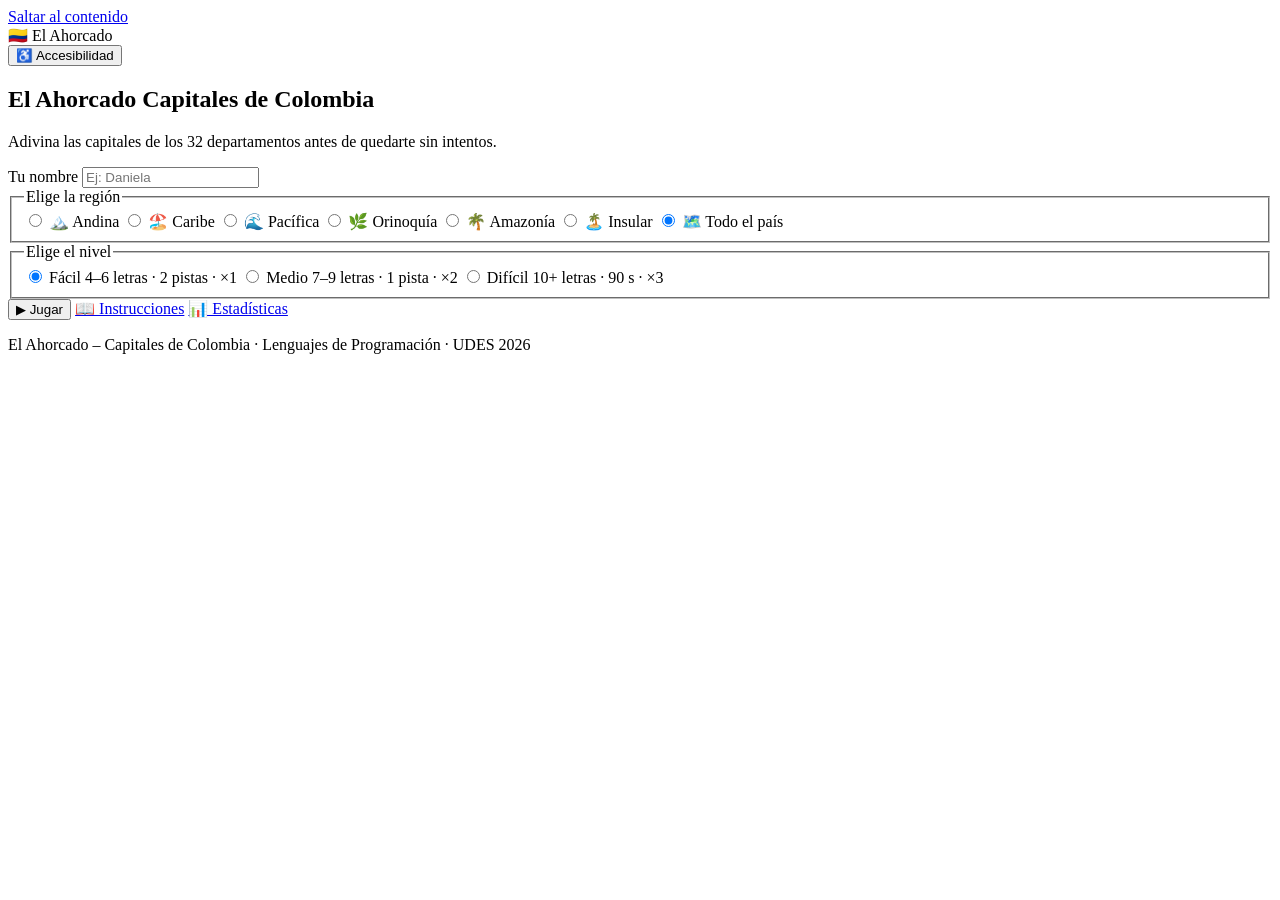
==== index.html @ 84a0fe19 "Agrega maquetación HTML del menú y tablero" ====
<!DOCTYPE html>
<html lang="es">
<head>
  <meta charset="UTF-8">
  <meta name="viewport" content="width=device-width, initial-scale=1.0">
  <meta name="description" content="El Ahorcado – Capitales de Colombia. Juego educativo para adivinar las capitales de los departamentos de Colombia.">
  <title>El Ahorcado – Capitales de Colombia</title>
  <!-- Tipografías: Fredoka para títulos, Nunito para el cuerpo -->
  <link rel="preconnect" href="https://fonts.googleapis.com">
  <link rel="preconnect" href="https://fonts.gstatic.com" crossorigin>
  <link href="https://fonts.googleapis.com/css2?family=Fredoka:wght@500;700&family=Nunito:wght@400;600;700;800&display=swap" rel="stylesheet">
  <link rel="stylesheet" href="css/styles.css">
  <link rel="stylesheet" href="css/responsive.css">
</head>
<body data-tema="claro">

  <!-- Enlace para saltar al contenido (accesibilidad, teclado) -->
  <a class="enlace-saltar" href="#contenido">Saltar al contenido</a>

  <!-- ===== ENCABEZADO ===== -->
  <header class="encabezado">
    <div class="encabezado__marca">
      <span class="encabezado__icono" aria-hidden="true">🇨🇴</span>
      <span class="encabezado__nombre">El Ahorcado</span>
    </div>
    <nav class="encabezado__nav" aria-label="Navegación principal">
      <button type="button" class="boton boton--suave" id="boton-accesibilidad" aria-expanded="false" aria-controls="panel-accesibilidad">
        ♿ Accesibilidad
      </button>
    </nav>
  </header>

  <!-- ===== CONTENIDO PRINCIPAL ===== -->
  <main id="contenido" tabindex="-1">

    <!-- ---------- VISTA 1: MENÚ PRINCIPAL ---------- -->
    <section class="vista vista--activa" id="vista-menu" aria-labelledby="titulo-menu">
      <div class="tarjeta tarjeta--principal">
        <h1 class="titulo-principal" id="titulo-menu">El Ahorcado <span class="titulo-principal__sub">Capitales de Colombia</span></h1>
        <p class="subtitulo">Adivina las capitales de los 32 departamentos antes de quedarte sin intentos.</p>

        <!-- Nombre del jugador (RF-01) -->
        <div class="campo">
          <label for="campo-nombre">Tu nombre</label>
          <input type="text" id="campo-nombre" maxlength="20" placeholder="Ej: Daniela" autocomplete="off">
        </div>

        <!-- Selector de región con tarjetas visuales -->
        <fieldset class="campo grupo-tarjetas" id="selector-region">
          <legend>Elige la región</legend>
          <label class="tarjeta-region">
            <input type="radio" name="region" value="andina">
            <span class="tarjeta-region__cara" aria-hidden="true">🏔️</span>
            <span class="tarjeta-region__texto">Andina</span>
          </label>
          <label class="tarjeta-region">
            <input type="radio" name="region" value="caribe">
            <span class="tarjeta-region__cara" aria-hidden="true">🏖️</span>
            <span class="tarjeta-region__texto">Caribe</span>
          </label>
          <label class="tarjeta-region">
            <input type="radio" name="region" value="pacifica">
            <span class="tarjeta-region__cara" aria-hidden="true">🌊</span>
            <span class="tarjeta-region__texto">Pacífica</span>
          </label>
          <label class="tarjeta-region">
            <input type="radio" name="region" value="orinoquia">
            <span class="tarjeta-region__cara" aria-hidden="true">🌿</span>
            <span class="tarjeta-region__texto">Orinoquía</span>
          </label>
          <label class="tarjeta-region">
            <input type="radio" name="region" value="amazonia">
            <span class="tarjeta-region__cara" aria-hidden="true">🌴</span>
            <span class="tarjeta-region__texto">Amazonía</span>
          </label>
          <label class="tarjeta-region">
            <input type="radio" name="region" value="insular">
            <span class="tarjeta-region__cara" aria-hidden="true">🏝️</span>
            <span class="tarjeta-region__texto">Insular</span>
          </label>
          <label class="tarjeta-region tarjeta-region--ancho">
            <input type="radio" name="region" value="todo" checked>
            <span class="tarjeta-region__cara" aria-hidden="true">🗺️</span>
            <span class="tarjeta-region__texto">Todo el país</span>
          </label>
        </fieldset>

        <!-- Selector de nivel -->
        <fieldset class="campo grupo-niveles" id="selector-nivel">
          <legend>Elige el nivel</legend>
          <label class="tarjeta-nivel">
            <input type="radio" name="nivel" value="facil" checked>
            <span class="tarjeta-nivel__nombre">Fácil</span>
            <span class="tarjeta-nivel__dato">4–6 letras · 2 pistas · ×1</span>
          </label>
          <label class="tarjeta-nivel">
            <input type="radio" name="nivel" value="medio">
            <span class="tarjeta-nivel__nombre">Medio</span>
            <span class="tarjeta-nivel__dato">7–9 letras · 1 pista · ×2</span>
          </label>
          <label class="tarjeta-nivel">
            <input type="radio" name="nivel" value="dificil">
            <span class="tarjeta-nivel__nombre">Difícil</span>
            <span class="tarjeta-nivel__dato">10+ letras · 90 s · ×3</span>
          </label>
        </fieldset>

        <!-- Mensaje de aviso (combinación sin capitales, etc.) -->
        <p class="mensaje mensaje--aviso" id="mensaje-menu" role="status" hidden></p>

        <!-- Acciones del menú -->
        <div class="acciones-principales">
          <button type="button" class="boton boton--grande boton--primario" id="boton-jugar">▶ Jugar</button>
          <a class="boton boton--suave" href="pages/instrucciones.html">📖 Instrucciones</a>
          <a class="boton boton--suave" href="pages/estadisticas.html">📊 Estadísticas</a>
        </div>
      </div>
    </section>

    <!-- ---------- VISTA 2: JUEGO ---------- -->
    <section class="vista" id="vista-juego" aria-labelledby="titulo-juego" hidden>
      <h1 class="visually-hidden" id="titulo-juego">Partida en curso</h1>

      <div class="tablero">

        <!-- Columna izquierda: dibujo del ahorcado -->
        <div class="tablero__dibujo tarjeta">
          <svg id="svg-ahorcado" class="ahorcado" viewBox="0 0 220 260" role="img" aria-labelledby="ahorcado-titulo ahorcado-desc">
            <title id="ahorcado-titulo">Dibujo del ahorcado</title>
            <desc id="ahorcado-desc">Ahorcado con 0 de 6 errores.</desc>
            <!-- Base y poste (siempre visibles) -->
            <g class="ahorcado__estructura" stroke="currentColor" stroke-width="4" fill="none" stroke-linecap="round">
              <line x1="20" y1="245" x2="140" y2="245"></line>
              <line x1="60" y1="245" x2="60" y2="20"></line>
              <line x1="60" y1="20" x2="160" y2="20"></line>
              <line x1="160" y1="20" x2="160" y2="50"></line>
            </g>
            <!-- Partes que se dibujan progresivamente -->
            <g class="ahorcado__partes" stroke="currentColor" stroke-width="4" fill="none" stroke-linecap="round">
              <circle class="ahorcado__parte" data-parte="cabeza" cx="160" cy="72" r="22"></circle>
              <line class="ahorcado__parte" data-parte="cuerpo" x1="160" y1="94" x2="160" y2="155"></line>
              <line class="ahorcado__parte" data-parte="brazoIzquierdo" x1="160" y1="110" x2="125" y2="140"></line>
              <line class="ahorcado__parte" data-parte="brazoDerecho" x1="160" y1="110" x2="195" y2="140"></line>
              <line class="ahorcado__parte" data-parte="piernaIzquierda" x1="160" y1="155" x2="132" y2="205"></line>
              <line class="ahorcado__parte" data-parte="piernaDerecha" x1="160" y1="155" x2="188" y2="205"></line>
            </g>
          </svg>
          <!-- Equivalente visual de los errores (no depende solo del color) -->
          <p class="intentos" id="intentos-texto" aria-hidden="true">Errores: 0/6 ✅</p>
        </div>

        <!-- Columna derecha: estado de la partida -->
        <div class="tablero__estado tarjeta">
          <div class="estado__fila">
            <div class="dato">
              <span class="dato__etiqueta">Jugador</span>
              <span class="dato__valor" id="dato-jugador">—</span>
            </div>
            <div class="dato">
              <span class="dato__etiqueta">Región</span>
              <span class="dato__valor" id="dato-region">—</span>
            </div>
            <div class="dato">
              <span class="dato__etiqueta">Nivel</span>
              <span class="dato__valor" id="dato-nivel">—</span>
            </div>
          </div>

          <div class="estado__fila">
            <div class="dato dato--vidas">
              <span class="dato__etiqueta">Vidas</span>
              <span class="dato__valor" id="dato-vidas" aria-label="6 vidas restantes">❤️❤️❤️❤️❤️❤️</span>
            </div>
            <div class="dato dato--puntaje">
              <span class="dato__etiqueta">Puntaje</span>
              <span class="dato__valor dato__valor--grande" id="dato-puntaje">0</span>
            </div>
            <div class="dato dato--tiempo">
              <span class="dato__etiqueta">Tiempo</span>
              <span class="dato__valor dato__valor--grande" id="dato-tiempo">—</span>
            </div>
          </div>

          <!-- Palabra oculta con guiones -->
          <div class="palabra" id="palabra" aria-label="Palabra oculta"></div>

          <!-- Barra de progreso (letras descubiertas) -->
          <div class="progreso" aria-hidden="true">
            <div class="progreso__barra" id="barra-progreso"></div>
          </div>

          <!-- Acciones durante la partida (RF-14) -->
          <div class="acciones-juego">
            <button type="button" class="boton boton--pista" id="boton-pista">💡 Pista <span id="pista-contador">(2)</span></button>
            <button type="button" class="boton boton--suave" id="boton-reiniciar">🔄 Reiniciar</button>
            <a class="boton boton--suave" href="index.html">🏠 Menú</a>
          </div>
        </div>
      </div>

      <!-- Teclado virtual A–Z + Ñ -->
      <div class="teclado" id="teclado" role="group" aria-label="Teclado virtual de letras"></div>

      <!-- Subtítulo de avisos sonoros y mensajes motivadores -->
      <p class="subtitulo-aviso" id="subtitulo-aviso" aria-hidden="true"></p>
    </section>
  </main>

  <!-- Región aria-live para anunciar el estado del juego -->
  <div class="visually-hidden" id="anuncios" aria-live="polite" aria-atomic="true"></div>

  <!-- ===== VENTANA MODAL DE RESULTADO ===== -->
  <div class="modal-overlay" id="modal-resultado" hidden>
    <div class="modal tarjeta" role="dialog" aria-modal="true" aria-labelledby="modal-titulo">
      <div class="modal__icono" id="modal-icono" aria-hidden="true">🎉</div>
      <h2 class="modal__titulo" id="modal-titulo">¡Ganaste!</h2>
      <p class="modal__palabra" id="modal-palabra"></p>
      <p class="modal__detalle" id="modal-detalle"></p>
      <p class="modal__puntaje">Puntaje final: <strong id="modal-puntaje">0</strong></p>
      <div class="modal__acciones">
        <button type="button" class="boton boton--primario" id="boton-jugar-denuevo">🔄 Jugar de nuevo</button>
        <a class="boton boton--suave" href="index.html">🏠 Volver al menú</a>
      </div>
    </div>
  </div>

  <!-- ===== PANEL DE ACCESIBILIDAD Y CONFIGURACIÓN ===== -->
  <aside class="panel-accesibilidad" id="panel-accesibilidad" aria-label="Panel de accesibilidad y configuración" hidden>
    <div class="panel-accesibilidad__cabecera">
      <h2 class="panel-accesibilidad__titulo">♿ Accesibilidad</h2>
      <button type="button" class="boton boton--icono" id="cerrar-accesibilidad" aria-label="Cerrar panel de accesibilidad">✕</button>
    </div>

    <div class="opcion">
      <label for="opcion-sonido">🔊 Sonido</label>
      <input type="checkbox" id="opcion-sonido" role="switch" checked>
    </div>
    <div class="opcion">
      <label for="opcion-tema">🌗 Tema oscuro</label>
      <input type="checkbox" id="opcion-tema" role="switch">
    </div>
    <div class="opcion">
      <label for="opcion-contraste">⬛ Alto contraste</label>
      <input type="checkbox" id="opcion-contraste" role="switch">
    </div>
    <div class="opcion">
      <label for="opcion-voz">🗣️ Leer estado en voz alta</label>
      <input type="checkbox" id="opcion-voz" role="switch">
    </div>

    <div class="opcion opcion--texto">
      <span id="etiqueta-tamano">🔤 Tamaño del texto</span>
      <div class="control-tamano" role="group" aria-labelledby="etiqueta-tamano">
        <button type="button" class="boton boton--icono" id="texto-menos" aria-label="Reducir el tamaño del texto">A−</button>
        <button type="button" class="boton boton--icono" id="texto-mas" aria-label="Aumentar el tamaño del texto">A+</button>
      </div>
    </div>

    <p class="panel-accesibilidad__nota">Las preferencias se guardan en este navegador.</p>
  </aside>

  <!-- Pie de página -->
  <footer class="pie">
    <p>El Ahorcado – Capitales de Colombia · Lenguajes de Programación · UDES 2026</p>
  </footer>

  <!-- Módulos JavaScript (carga en orden, sin frameworks) -->
  <script src="js/palabras.js"></script>
  <script src="js/almacenamiento.js"></script>
  <script src="js/juego.js"></script>
  <script src="js/ui.js"></script>
  <script src="js/app.js"></script>
</body>
</html>
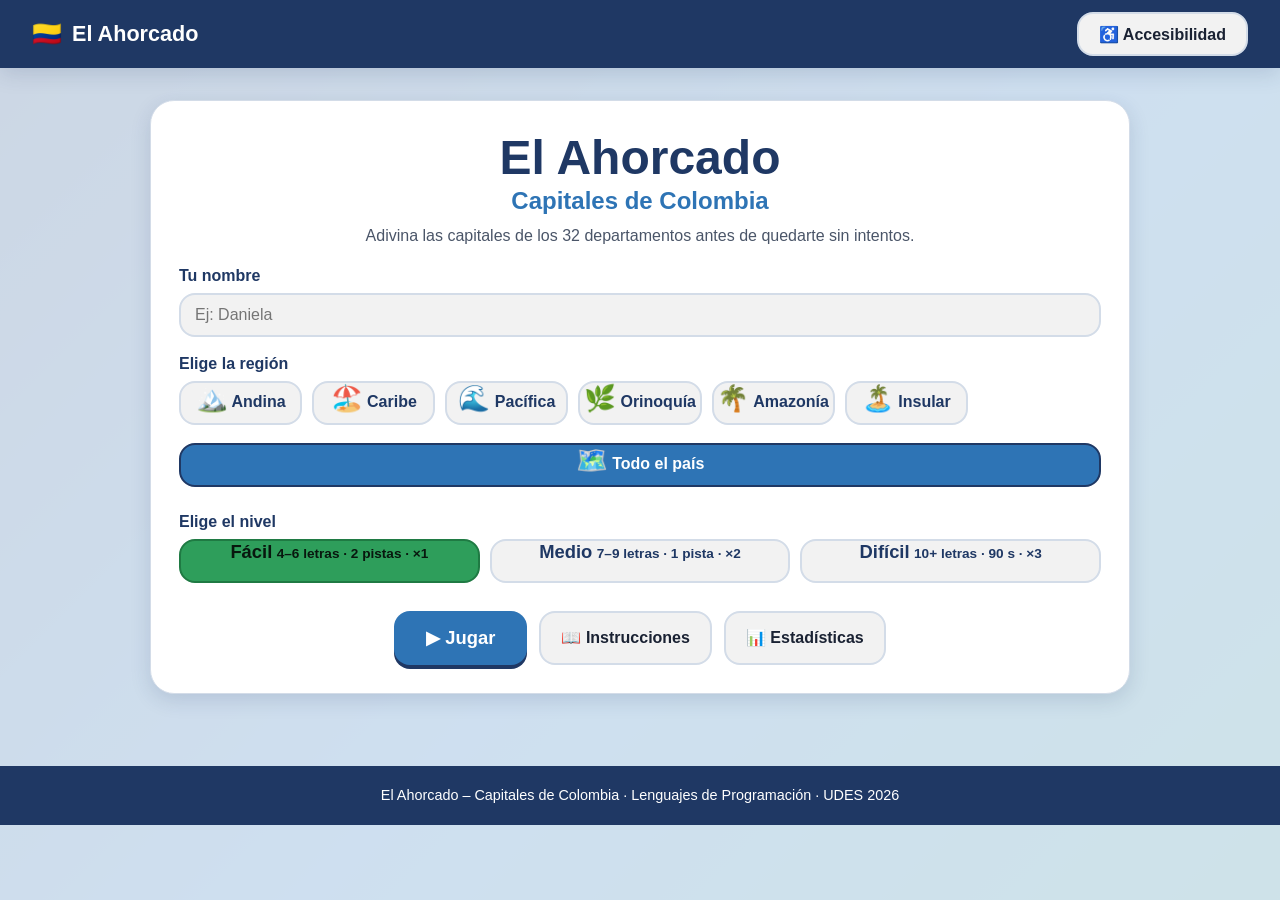
==== commit be4be896: "Implementa dibujo SVG progresivo del ahorcado" ====
--- a/index.html
+++ b/index.html
@@ -135,14 +135,14 @@
               <line x1="60" y1="20" x2="160" y2="20"></line>
               <line x1="160" y1="20" x2="160" y2="50"></line>
             </g>
-            <!-- Partes que se dibujan progresivamente -->
+            <!-- Partes que se dibujan progresivamente (pathLength normaliza el trazo) -->
             <g class="ahorcado__partes" stroke="currentColor" stroke-width="4" fill="none" stroke-linecap="round">
-              <circle class="ahorcado__parte" data-parte="cabeza" cx="160" cy="72" r="22"></circle>
-              <line class="ahorcado__parte" data-parte="cuerpo" x1="160" y1="94" x2="160" y2="155"></line>
-              <line class="ahorcado__parte" data-parte="brazoIzquierdo" x1="160" y1="110" x2="125" y2="140"></line>
-              <line class="ahorcado__parte" data-parte="brazoDerecho" x1="160" y1="110" x2="195" y2="140"></line>
-              <line class="ahorcado__parte" data-parte="piernaIzquierda" x1="160" y1="155" x2="132" y2="205"></line>
-              <line class="ahorcado__parte" data-parte="piernaDerecha" x1="160" y1="155" x2="188" y2="205"></line>
+              <circle class="ahorcado__parte" data-parte="cabeza" cx="160" cy="72" r="22" pathLength="100"></circle>
+              <line class="ahorcado__parte" data-parte="cuerpo" x1="160" y1="94" x2="160" y2="155" pathLength="100"></line>
+              <line class="ahorcado__parte" data-parte="brazoIzquierdo" x1="160" y1="110" x2="125" y2="140" pathLength="100"></line>
+              <line class="ahorcado__parte" data-parte="brazoDerecho" x1="160" y1="110" x2="195" y2="140" pathLength="100"></line>
+              <line class="ahorcado__parte" data-parte="piernaIzquierda" x1="160" y1="155" x2="132" y2="205" pathLength="100"></line>
+              <line class="ahorcado__parte" data-parte="piernaDerecha" x1="160" y1="155" x2="188" y2="205" pathLength="100"></line>
             </g>
           </svg>
           <!-- Equivalente visual de los errores (no depende solo del color) -->
--- a/css/styles.css
+++ b/css/styles.css
@@ -0,0 +1,985 @@
+/* =========================================================
+   EL AHORCADO – CAPITALES DE COLOMBIA
+   styles.css – Estilos base: paleta, tipografías y componentes
+   ========================================================= */
+
+/* ---------- 1. VARIABLES (paleta obligatoria del documento) ----------
+   Ratio de contraste verificado (WCAG AA, texto normal ≥ 4.5:1):
+   - Blanco  #FFFFFF sobre #1F3864 = 11.6:1 ✓
+   - Blanco  #FFFFFF sobre #2E74B5 =  4.9:1 ✓
+   - Blanco  #FFFFFF sobre #2E9E5B =  3.4:1 ✗ → texto oscuro encima
+   - Blanco  #FFFFFF sobre #D64545 =  4.4:1 ✗ → botón rojo usa #C0392B (5.4:1 ✓)
+   - #1F7A43 (verde derivado) sobre #FFFFFF = 5.4:1 ✓ (texto verde)
+   - #B93030 (rojo derivado)  sobre #FFFFFF = 6.0:1 ✓ (texto rojo)
+   En tema oscuro se derivan tonos a partir de esos mismos colores. */
+:root {
+  /* Paleta base obligatoria */
+  --azul-oscuro: #1F3864;
+  --azul: #2E74B5;
+  --verde: #2E9E5B;
+  --rojo: #D64545;
+  --gris-claro: #F2F2F2;
+
+  /* Derivados para texto/botones (cumplen AA) */
+  --verde-texto: #1F7A43;
+  --rojo-texto: #B93030;
+  --rojo-boton: #C0392B;
+
+  /* Tema claro (por defecto) */
+  --fondo-pagina: #E9F1FA;
+  --fondo-degradado: linear-gradient(135deg, #1F3864 0%, #2E74B5 55%, #2E9E5B 140%);
+  --superficie: #FFFFFF;
+  --superficie-2: var(--gris-claro);
+  --texto: #1A2233;
+  --texto-suave: #4A5568;
+  --texto-sobre-azul: #FFFFFF;
+  --borde: #D3DCE8;
+
+  /* Tipografías: Fredoka (redonda, divertida) para títulos; Nunito (limpia) para cuerpo */
+  --fuente-titulo: 'Fredoka', 'Comic Sans MS', 'Trebuchet MS', sans-serif;
+  --fuente-cuerpo: 'Nunito', 'Segoe UI', 'Helvetica Neue', Arial, sans-serif;
+
+  /* Escala de texto (la controla el botón A+ / A− de accesibilidad) */
+  --factor-texto: 1;
+
+  /* Medidas y efectos */
+  --radio: 16px;
+  --radio-grande: 24px;
+  --sombra: 0 6px 20px rgba(31, 56, 100, 0.15);
+  --sombra-fuerte: 0 10px 30px rgba(31, 56, 100, 0.25);
+  --transicion: 150ms ease;
+  --min-tactil: 44px; /* mínimo táctil obligatorio */
+}
+
+/* ---------- 2. TEMA OSCURO (derivado de la misma paleta) ---------- */
+body[data-tema="oscuro"] {
+  --fondo-pagina: #101C33;
+  --fondo-degradado: linear-gradient(135deg, #0C1629 0%, #1F3864 60%, #1B5C39 140%);
+  --superficie: #1B2F55;
+  --superficie-2: #16274476;
+  --texto: #EAF1FB;
+  --texto-suave: #B9C6DC;
+  --texto-sobre-azul: #FFFFFF;
+  --borde: #35507E;
+  --sombra: 0 6px 20px rgba(0, 0, 0, 0.4);
+  --sombra-fuerte: 0 10px 30px rgba(0, 0, 0, 0.55);
+  --fondo-pagina-solido: #101C33;
+}
+
+/* ---------- 3. ALTO CONTRASTE (opción del panel de accesibilidad) ---------- */
+body.alto-contraste {
+  --fondo-pagina: #000000;
+  --fondo-degradado: linear-gradient(135deg, #000000, #000000);
+  --superficie: #000000;
+  --superficie-2: #111111;
+  --texto: #FFFFFF;
+  --texto-suave: #FFFFFF;
+  --azul: #7FC3FF;
+  --verde: #4FE38A;
+  --rojo: #FF7A7A;
+  --verde-texto: #4FE38A;
+  --rojo-texto: #FF7A7A;
+  --borde: #FFFFFF;
+  --sombra: none;
+  --sombra-fuerte: none;
+}
+body.alto-contraste .tarjeta,
+body.alto-contraste .boton {
+  border-width: 2px;
+  border-style: solid;
+}
+
+/* ---------- 4. BASE ---------- */
+*,
+*::before,
+*::after {
+  box-sizing: border-box;
+}
+
+html {
+  /* Escala global de texto (A+ / A−) */
+  font-size: calc(100% * var(--factor-texto));
+  -webkit-text-size-adjust: 100%;
+}
+
+body {
+  margin: 0;
+  min-height: 100vh;
+  font-family: var(--fuente-cuerpo);
+  color: var(--texto);
+  background: var(--fondo-pagina);
+  background-image: var(--fondo-degradado);
+  background-attachment: fixed;
+  opacity: 1;
+  /* Degradado suave: se superpone un velo claro para que el contenido respire */
+  position: relative;
+  overflow-x: hidden; /* sin scroll horizontal */
+}
+
+body::before {
+  content: "";
+  position: fixed;
+  inset: 0;
+  background: var(--fondo-pagina);
+  opacity: 0.86;
+  z-index: -1;
+}
+
+h1, h2, h3 {
+  font-family: var(--fuente-titulo);
+  line-height: 1.2;
+  margin-top: 0;
+}
+
+p {
+  line-height: 1.6;
+}
+
+img, svg {
+  max-width: 100%;
+}
+
+/* Foco visible y obligatorio en todo lo operable por teclado */
+:focus-visible {
+  outline: 3px solid var(--azul);
+  outline-offset: 3px;
+  border-radius: 6px;
+}
+
+/* Utilidad oculta pero leída por lectores de pantalla */
+.visually-hidden {
+  position: absolute !important;
+  width: 1px;
+  height: 1px;
+  padding: 0;
+  margin: -1px;
+  overflow: hidden;
+  clip: rect(0 0 0 0);
+  white-space: nowrap;
+  border: 0;
+}
+
+/* Enlace "saltar al contenido" */
+.enlace-saltar {
+  position: absolute;
+  top: -60px;
+  left: 12px;
+  z-index: 100;
+  background: var(--azul-oscuro);
+  color: #FFFFFF;
+  padding: 12px 18px;
+  border-radius: 0 0 10px 10px;
+  font-weight: 700;
+  text-decoration: none;
+  transition: top var(--transicion);
+}
+.enlace-saltar:focus {
+  top: 0;
+}
+
+/* ---------- 5. ENCABEZADO, PIE Y VISTAS ---------- */
+.encabezado {
+  display: flex;
+  align-items: center;
+  justify-content: space-between;
+  gap: 12px;
+  flex-wrap: wrap;
+  padding: 12px clamp(12px, 4vw, 32px);
+  background: var(--azul-oscuro);
+  color: #FFFFFF;
+  box-shadow: var(--sombra);
+}
+
+.encabezado__marca {
+  display: flex;
+  align-items: center;
+  gap: 10px;
+  font-family: var(--fuente-titulo);
+  font-size: 1.35rem;
+  font-weight: 700;
+}
+
+.encabezado__icono {
+  font-size: 1.5rem;
+}
+
+.encabezado__nav {
+  display: flex;
+  gap: 10px;
+  flex-wrap: wrap;
+}
+
+.pie {
+  margin-top: 40px;
+  padding: 18px 16px;
+  text-align: center;
+  background: var(--azul-oscuro);
+  color: #FFFFFF;
+  font-size: 0.9rem;
+}
+.pie p {
+  margin: 0;
+}
+
+.vista {
+  display: none;
+  padding: clamp(14px, 3vw, 32px);
+}
+.vista--activa {
+  display: block;
+  animation: aparecer 0.35s ease both;
+}
+
+.pagina-contenido {
+  max-width: 900px;
+  margin: 28px auto;
+  padding: 0 16px;
+}
+
+/* ---------- 6. TARJETAS Y TIPOGRAFÍA ---------- */
+.tarjeta {
+  background: var(--superficie);
+  border: 1px solid var(--borde);
+  border-radius: var(--radio-grande);
+  box-shadow: var(--sombra);
+  padding: clamp(16px, 3vw, 28px);
+}
+
+.tarjeta--principal {
+  max-width: 980px;
+  margin: 0 auto;
+}
+
+.titulo-principal {
+  font-size: clamp(2rem, 5vw, 3rem);
+  color: var(--azul-oscuro);
+  text-align: center;
+  margin-bottom: 8px;
+}
+body[data-tema="oscuro"] .titulo-principal,
+body.alto-contraste .titulo-principal {
+  color: #9FC3F5;
+}
+
+.titulo-principal__sub {
+  display: block;
+  font-size: 0.5em;
+  color: var(--azul);
+}
+
+.subtitulo {
+  text-align: center;
+  color: var(--texto-suave);
+  margin-top: 0;
+}
+
+.subtitulo-seccion {
+  margin-top: 28px;
+  color: var(--azul-oscuro);
+}
+body[data-tema="oscuro"] .subtitulo-seccion,
+body.alto-contraste .subtitulo-seccion {
+  color: #9FC3F5;
+}
+
+/* ---------- 7. CAMPOS DEL MENÚ ---------- */
+.campo {
+  margin: 18px 0;
+  border: 0;
+  padding: 0;
+}
+
+.campo > label,
+.campo legend {
+  display: block;
+  font-weight: 800;
+  margin-bottom: 8px;
+  color: var(--azul-oscuro);
+  padding: 0;
+}
+body[data-tema="oscuro"] .campo > label,
+body[data-tema="oscuro"] .campo legend,
+body.alto-contraste .campo > label,
+body.alto-contraste .campo legend {
+  color: #9FC3F5;
+}
+
+input[type="text"] {
+  width: 100%;
+  min-height: var(--min-tactil);
+  padding: 10px 14px;
+  font-family: var(--fuente-cuerpo);
+  font-size: 1rem;
+  color: var(--texto);
+  background: var(--superficie-2);
+  border: 2px solid var(--borde);
+  border-radius: var(--radio);
+}
+input[type="text"]:focus {
+  border-color: var(--azul);
+}
+
+/* Tarjetas de región (selector tipo mapa visual) */
+.grupo-tarjetas {
+  display: grid;
+  grid-template-columns: repeat(auto-fit, minmax(120px, 1fr));
+  gap: 10px;
+}
+
+.tarjeta-region {
+  position: relative;
+  display: flex;
+  flex-direction: column;
+  align-items: center;
+  justify-content: center;
+  gap: 6px;
+  min-height: var(--min-tactil);
+  padding: 12px 8px;
+  background: var(--superficie-2);
+  border: 2px solid var(--borde);
+  border-radius: var(--radio);
+  cursor: pointer;
+  text-align: center;
+  font-weight: 700;
+  transition: transform var(--transicion), border-color var(--transicion), background var(--transicion);
+}
+.tarjeta-region:hover {
+  transform: translateY(-3px);
+  border-color: var(--azul);
+}
+.tarjeta-region__cara {
+  font-size: 1.6rem;
+}
+.tarjeta-region input {
+  position: absolute;
+  opacity: 0;
+  pointer-events: none;
+}
+.tarjeta-region:has(input:checked) {
+  background: var(--azul);
+  border-color: var(--azul-oscuro);
+  color: #FFFFFF;
+}
+.tarjeta-region:has(input:focus-visible) {
+  outline: 3px solid var(--azul);
+  outline-offset: 3px;
+}
+.tarjeta-region--ancho {
+  grid-column: 1 / -1;
+}
+
+/* Tarjetas de nivel */
+.grupo-niveles {
+  display: grid;
+  grid-template-columns: repeat(auto-fit, minmax(160px, 1fr));
+  gap: 10px;
+}
+
+.tarjeta-nivel {
+  position: relative;
+  display: flex;
+  flex-direction: column;
+  align-items: center;
+  gap: 4px;
+  min-height: var(--min-tactil);
+  padding: 14px 10px;
+  background: var(--superficie-2);
+  border: 2px solid var(--borde);
+  border-radius: var(--radio);
+  cursor: pointer;
+  text-align: center;
+  transition: transform var(--transicion), border-color var(--transicion), background var(--transicion);
+}
+.tarjeta-nivel:hover {
+  transform: translateY(-3px);
+  border-color: var(--azul);
+}
+.tarjeta-nivel input {
+  position: absolute;
+  opacity: 0;
+  pointer-events: none;
+}
+.tarjeta-nivel:has(input:checked) {
+  background: var(--verde);
+  border-color: var(--verde-texto);
+  color: #08170E; /* texto oscuro sobre verde: 5.2:1 ✓ */
+}
+.tarjeta-nivel:has(input:focus-visible) {
+  outline: 3px solid var(--azul);
+  outline-offset: 3px;
+}
+.tarjeta-nivel__nombre {
+  font-family: var(--fuente-titulo);
+  font-size: 1.15rem;
+  font-weight: 700;
+}
+.tarjeta-nivel__dato {
+  font-size: 0.85rem;
+}
+
+/* ---------- 8. BOTONES (mínimo 44 px) ---------- */
+.boton {
+  display: inline-flex;
+  align-items: center;
+  justify-content: center;
+  gap: 8px;
+  min-height: var(--min-tactil);
+  min-width: var(--min-tactil);
+  padding: 10px 20px;
+  font-family: var(--fuente-cuerpo);
+  font-size: 1rem;
+  font-weight: 800;
+  text-decoration: none;
+  text-align: center;
+  border: 2px solid transparent;
+  border-radius: var(--radio);
+  cursor: pointer;
+  transition: transform var(--transicion), box-shadow var(--transicion), filter var(--transicion);
+  user-select: none;
+}
+.boton:hover {
+  transform: translateY(-2px);
+  filter: brightness(1.06);
+}
+.boton:active {
+  transform: translateY(1px) scale(0.98);
+}
+
+.boton--primario {
+  background: var(--azul);
+  color: #FFFFFF; /* 4.9:1 ✓ */
+  box-shadow: 0 4px 0 var(--azul-oscuro);
+}
+.boton--primario:active {
+  box-shadow: 0 1px 0 var(--azul-oscuro);
+}
+
+.boton--grande {
+  font-size: 1.15rem;
+  padding: 14px 30px;
+}
+
+.boton--suave {
+  background: var(--superficie-2);
+  color: var(--texto);
+  border-color: var(--borde);
+}
+
+.boton--pista {
+  background: #F5C518;
+  color: #3A2C00; /* amarillo con texto oscuro: alta proporción de contraste */
+  box-shadow: 0 4px 0 #C29C00;
+}
+
+.boton--peligro {
+  background: var(--rojo-boton);
+  color: #FFFFFF; /* 5.4:1 ✓ */
+  box-shadow: 0 4px 0 #8E2727;
+}
+
+.boton--icono {
+  padding: 8px 12px;
+  background: var(--superficie-2);
+  color: var(--texto);
+  border-color: var(--borde);
+}
+
+.boton[disabled],
+.boton[aria-disabled="true"] {
+  opacity: 0.45;
+  cursor: not-allowed;
+  transform: none;
+  filter: none;
+}
+
+.acciones-principales,
+.acciones-juego {
+  display: flex;
+  flex-wrap: wrap;
+  justify-content: center;
+  gap: 12px;
+  margin-top: 20px;
+}
+
+/* ---------- 9. TABLERO DEL JUEGO ---------- */
+.tablero {
+  display: grid;
+  grid-template-columns: minmax(240px, 340px) 1fr;
+  gap: 18px;
+  align-items: stretch;
+  max-width: 1100px;
+  margin: 0 auto;
+}
+
+.tablero__dibujo {
+  display: flex;
+  flex-direction: column;
+  align-items: center;
+  justify-content: center;
+  gap: 8px;
+}
+
+.ahorcado {
+  width: 100%;
+  max-width: 260px;
+  color: var(--azul-oscuro);
+}
+body[data-tema="oscuro"] .ahorcado,
+body.alto-contraste .ahorcado {
+  color: #9FC3F5;
+}
+
+.ahorcado__parte {
+  visibility: hidden;
+}
+.ahorcado__parte--visible {
+  visibility: visible;
+}
+
+.intentos {
+  margin: 0;
+  font-weight: 800;
+  color: var(--texto-suave);
+}
+
+.tablero__estado {
+  display: flex;
+  flex-direction: column;
+  gap: 14px;
+}
+
+.estado__fila {
+  display: flex;
+  flex-wrap: wrap;
+  gap: 10px;
+  justify-content: space-between;
+}
+
+.dato {
+  flex: 1 1 120px;
+  background: var(--superficie-2);
+  border: 1px solid var(--borde);
+  border-radius: var(--radio);
+  padding: 8px 12px;
+  text-align: center;
+}
+.dato__etiqueta {
+  display: block;
+  font-size: 0.75rem;
+  text-transform: uppercase;
+  letter-spacing: 1px;
+  color: var(--texto-suave);
+}
+.dato__valor {
+  font-weight: 800;
+  font-size: 1.05rem;
+}
+.dato__valor--grande {
+  font-family: var(--fuente-titulo);
+  font-size: 1.5rem;
+  color: var(--azul);
+}
+.dato--puntaje .dato__valor--grande {
+  color: var(--verde-texto);
+}
+.dato--tiempo .dato__valor--grande.agotandose {
+  color: var(--rojo-texto);
+  animation: latido 1s ease-in-out infinite;
+}
+
+/* Palabra oculta */
+.palabra {
+  display: flex;
+  flex-wrap: wrap;
+  justify-content: center;
+  gap: 6px 8px;
+  min-height: 64px;
+  padding: 10px 6px;
+}
+
+.letra {
+  display: inline-flex;
+  align-items: center;
+  justify-content: center;
+  min-width: 34px;
+  min-height: 46px;
+  font-family: var(--fuente-titulo);
+  font-size: 1.8rem;
+  font-weight: 700;
+  color: var(--azul-oscuro);
+  border-bottom: 3px solid var(--azul);
+  animation: aparecer-letra 0.25s ease both;
+}
+body[data-tema="oscuro"] .letra,
+body.alto-contraste .letra {
+  color: #CFE2FA;
+}
+.letra--espacio {
+  min-width: 18px;
+  border-bottom: none;
+}
+.letra--descubierta {
+  color: var(--verde-texto);
+  border-bottom-color: var(--verde);
+}
+body[data-tema="oscuro"] .letra--descubierta {
+  color: #6FE6A3;
+}
+.letra--pista {
+  background: rgba(245, 197, 24, 0.25);
+  border-radius: 6px;
+}
+
+/* Barra de progreso */
+.progreso {
+  height: 10px;
+  background: var(--superficie-2);
+  border: 1px solid var(--borde);
+  border-radius: 999px;
+  overflow: hidden;
+}
+.progreso__barra {
+  height: 100%;
+  width: 0%;
+  background: linear-gradient(90deg, var(--azul), var(--verde));
+  transition: width 300ms ease;
+}
+
+/* Subtítulo de avisos (equivalente visual de los sonidos) */
+.subtitulo-aviso {
+  text-align: center;
+  min-height: 28px;
+  margin: 14px auto 0;
+  max-width: 600px;
+  font-weight: 800;
+  color: var(--azul-oscuro);
+}
+body[data-tema="oscuro"] .subtitulo-aviso,
+body.alto-contraste .subtitulo-aviso {
+  color: #CFE2FA;
+}
+.subtitulo-aviso--acierto { color: var(--verde-texto); }
+.subtitulo-aviso--error { color: var(--rojo-texto); }
+body[data-tema="oscuro"] .subtitulo-aviso--acierto { color: #6FE6A3; }
+body[data-tema="oscuro"] .subtitulo-aviso--error { color: #FF9B9B; }
+
+/* ---------- 10. TECLADO VIRTUAL ---------- */
+.teclado {
+  display: flex;
+  flex-wrap: wrap;
+  justify-content: center;
+  gap: 8px;
+  max-width: 860px;
+  margin: 22px auto 0;
+}
+.teclado__tecla {
+  min-width: var(--min-tactil);
+  min-height: var(--min-tactil);
+  padding: 6px;
+  font-family: var(--fuente-titulo);
+  font-size: 1.15rem;
+  font-weight: 700;
+  color: #FFFFFF;
+  background: var(--azul);
+  border: 2px solid var(--azul-oscuro);
+  border-radius: 12px;
+  cursor: pointer;
+  box-shadow: 0 3px 0 var(--azul-oscuro);
+  transition: transform var(--transicion), background var(--transicion);
+}
+.teclado__tecla:hover:not(:disabled) {
+  transform: translateY(-2px);
+  filter: brightness(1.1);
+}
+.teclado__tecla:disabled {
+  cursor: not-allowed;
+  opacity: 0.5;
+  box-shadow: none;
+}
+.teclado__tecla--correcta {
+  background: var(--verde);
+  border-color: var(--verde-texto);
+}
+.teclado__tecla--error {
+  background: var(--rojo-boton);
+  border-color: #8E2727;
+}
+
+/* ---------- 11. MODAL DE RESULTADO ---------- */
+.modal-overlay {
+  position: fixed;
+  inset: 0;
+  z-index: 60;
+  display: flex;
+  align-items: center;
+  justify-content: center;
+  padding: 16px;
+  background: rgba(15, 25, 45, 0.75);
+  animation: aparecer 0.25s ease both;
+}
+.modal-overlay[hidden] {
+  display: none;
+}
+.modal {
+  width: min(480px, 100%);
+  text-align: center;
+  animation: rebotar 0.4s cubic-bezier(0.34, 1.56, 0.64, 1) both;
+}
+.modal__icono {
+  font-size: 3rem;
+  animation: rebotar 0.6s ease both;
+}
+.modal__titulo {
+  font-size: 2rem;
+  margin: 8px 0;
+  color: var(--azul-oscuro);
+}
+body[data-tema="oscuro"] .modal__titulo { color: #9FC3F5; }
+.modal--victoria .modal__titulo { color: var(--verde-texto); }
+.modal--derrota .modal__titulo { color: var(--rojo-texto); }
+.modal__palabra {
+  font-family: var(--fuente-titulo);
+  font-size: 1.5rem;
+  margin: 6px 0 2px;
+}
+.modal__detalle {
+  color: var(--texto-suave);
+  margin: 0 0 8px;
+}
+.modal__puntaje {
+  font-size: 1.15rem;
+}
+.modal__puntaje strong {
+  color: var(--verde-texto);
+  font-family: var(--fuente-titulo);
+  font-size: 1.6rem;
+}
+.modal__acciones {
+  display: flex;
+  flex-wrap: wrap;
+  gap: 12px;
+  justify-content: center;
+  margin-top: 16px;
+}
+
+/* ---------- 12. PANEL DE ACCESIBILIDAD ---------- */
+.panel-accesibilidad {
+  position: fixed;
+  top: 0;
+  right: 0;
+  z-index: 70;
+  width: min(340px, 90vw);
+  height: 100vh;
+  padding: 18px;
+  overflow-y: auto;
+  background: var(--superficie);
+  border-left: 2px solid var(--borde);
+  box-shadow: var(--sombra-fuerte);
+  animation: deslizar-derecha 0.3s ease both;
+}
+.panel-accesibilidad[hidden] {
+  display: none;
+}
+.panel-accesibilidad__cabecera {
+  display: flex;
+  align-items: center;
+  justify-content: space-between;
+  gap: 10px;
+}
+.panel-accesibilidad__titulo {
+  margin: 0;
+  font-size: 1.3rem;
+  color: var(--azul-oscuro);
+}
+body[data-tema="oscuro"] .panel-accesibilidad__titulo { color: #9FC3F5; }
+.panel-accesibilidad__nota {
+  font-size: 0.85rem;
+  color: var(--texto-suave);
+}
+.opcion {
+  display: flex;
+  align-items: center;
+  justify-content: space-between;
+  gap: 12px;
+  min-height: var(--min-tactil);
+  margin: 14px 0;
+  font-weight: 700;
+}
+.opcion--texto {
+  flex-wrap: wrap;
+  justify-content: space-between;
+}
+.opcion input[type="checkbox"] {
+  width: 52px;
+  height: 28px;
+  accent-color: var(--azul);
+  cursor: pointer;
+}
+.control-tamano {
+  display: flex;
+  gap: 8px;
+}
+
+/* ---------- 13. ESTADÍSTICAS ---------- */
+.rejilla-estadisticas {
+  display: grid;
+  grid-template-columns: repeat(auto-fit, minmax(140px, 1fr));
+  gap: 12px;
+  margin: 18px 0;
+}
+.tarjeta-dato {
+  display: flex;
+  flex-direction: column;
+  align-items: center;
+  gap: 4px;
+  padding: 16px 10px;
+  background: var(--superficie-2);
+  border: 2px solid var(--borde);
+  border-radius: var(--radio);
+  text-align: center;
+}
+.tarjeta-dato--verde { border-color: var(--verde); }
+.tarjeta-dato--rojo { border-color: var(--rojo); }
+.tarjeta-dato--dorado { border-color: #F5C518; }
+.tarjeta-dato__valor {
+  font-family: var(--fuente-titulo);
+  font-size: 2rem;
+  font-weight: 700;
+  color: var(--azul);
+}
+.tarjeta-dato--verde .tarjeta-dato__valor { color: var(--verde-texto); }
+.tarjeta-dato--rojo .tarjeta-dato__valor { color: var(--rojo-texto); }
+body[data-tema="oscuro"] .tarjeta-dato__valor { color: #9FC3F5; }
+body[data-tema="oscuro"] .tarjeta-dato--verde .tarjeta-dato__valor { color: #6FE6A3; }
+body[data-tema="oscuro"] .tarjeta-dato--rojo .tarjeta-dato__valor { color: #FF9B9B; }
+.tarjeta-dato__etiqueta {
+  font-size: 0.85rem;
+  font-weight: 700;
+  color: var(--texto-suave);
+}
+
+/* ---------- 14. TABLAS ---------- */
+.contenedor-tabla {
+  overflow-x: auto; /* scroll interno permitido, nunca de la página */
+}
+.tabla {
+  width: 100%;
+  border-collapse: collapse;
+  font-size: 0.95rem;
+}
+.tabla th,
+.tabla td {
+  padding: 10px 12px;
+  border-bottom: 1px solid var(--borde);
+  text-align: left;
+}
+.tabla th {
+  background: var(--azul-oscuro);
+  color: #FFFFFF;
+  font-family: var(--fuente-cuerpo);
+}
+body[data-tema="oscuro"] .tabla th { background: var(--azul); }
+.tabla__vacia {
+  text-align: center;
+  color: var(--texto-suave);
+  font-style: italic;
+}
+.lista-instrucciones {
+  padding-left: 20px;
+}
+.lista-instrucciones li {
+  margin-bottom: 8px;
+  line-height: 1.5;
+}
+
+/* ---------- 15. MENSAJES ---------- */
+.mensaje {
+  padding: 12px 16px;
+  border-radius: var(--radio);
+  font-weight: 700;
+  text-align: center;
+}
+.mensaje--aviso {
+  background: rgba(245, 197, 24, 0.2);
+  border: 2px solid #F5C518;
+  color: #5A4500;
+}
+body[data-tema="oscuro"] .mensaje--aviso { color: #FFE58A; }
+
+/* ---------- 16. ANIMACIONES @keyframes ---------- */
+/* Trazo animado del ahorcado (stroke-dashoffset con pathLength=100) */
+.ahorcado__parte {
+  stroke-dasharray: 100;
+  stroke-dashoffset: 0;
+}
+.ahorcado__parte--visible {
+  stroke: var(--rojo);
+  stroke-width: 5;
+}
+.ahorcado__parte--trazar {
+  animation: trazar 0.7s ease both;
+}
+
+@keyframes trazar {
+  from { stroke-dashoffset: 100; }
+  to { stroke-dashoffset: 0; }
+}
+
+@keyframes aparecer {
+  from { opacity: 0; transform: translateY(12px); }
+  to { opacity: 1; transform: translateY(0); }
+}
+
+@keyframes aparecer-letra {
+  from { opacity: 0; transform: translateY(-14px) scale(0.6); }
+  60% { transform: translateY(3px) scale(1.08); }
+  to { opacity: 1; transform: translateY(0) scale(1); }
+}
+
+@keyframes rebotar {
+  0% { transform: scale(0.4); opacity: 0; }
+  70% { transform: scale(1.08); }
+  100% { transform: scale(1); opacity: 1; }
+}
+
+@keyframes latido {
+  0%, 100% { transform: scale(1); }
+  50% { transform: scale(1.12); }
+}
+
+@keyframes deslizar-derecha {
+  from { transform: translateX(100%); }
+  to { transform: translateX(0); }
+}
+
+@keyframes sacudir {
+  0%, 100% { transform: translateX(0); }
+  15% { transform: translateX(-8px); }
+  30% { transform: translateX(8px); }
+  45% { transform: translateX(-6px); }
+  60% { transform: translateX(6px); }
+  75% { transform: translateX(-3px); }
+  90% { transform: translateX(3px); }
+}
+
+@keyframes destello-verde {
+  0% { box-shadow: 0 0 0 0 rgba(46, 158, 91, 0.7); }
+  100% { box-shadow: 0 0 0 18px rgba(46, 158, 91, 0); }
+}
+
+@keyframes subir-puntaje {
+  from { transform: translateY(8px); opacity: 0.4; }
+  to { transform: translateY(0); opacity: 1; }
+}
+
+/* Respeta la preferencia del usuario: sin animaciones fuertes */
+@media (prefers-reduced-motion: reduce) {
+  *,
+  *::before,
+  *::after {
+    animation-duration: 0.01ms !important;
+    animation-iteration-count: 1 !important;
+    transition-duration: 0.01ms !important;
+    scroll-behavior: auto !important;
+  }
+}
--- a/css/responsive.css
+++ b/css/responsive.css
@@ -0,0 +1,118 @@
+/* =========================================================
+   EL AHORCADO – CAPITALES DE COLOMBIA
+   responsive.css – Media queries de 360 px a escritorio
+   Objetivo: sin scroll horizontal en ningún ancho.
+   ========================================================= */
+
+/* ---------- Móvil pequeño (base hasta 479 px) ----------
+   Ajustes mínimos para 360 px: teclas del teclado y tarjetas. */
+@media (max-width: 479px) {
+  .encabezado {
+    padding: 10px 12px;
+  }
+  .encabezado__nombre {
+    font-size: 1.1rem;
+  }
+
+  .teclado {
+    gap: 6px;
+    margin-top: 16px;
+  }
+  .teclado__tecla {
+    min-width: 34px; /* en pantallas muy pequeñas se mantiene táctil con 44 px de alto */
+    min-height: var(--min-tactil);
+    font-size: 1rem;
+    padding: 4px 6px;
+  }
+
+  .letra {
+    min-width: 26px;
+    min-height: 40px;
+    font-size: 1.45rem;
+  }
+  .letra--espacio {
+    min-width: 12px;
+  }
+
+  .grupo-tarjetas {
+    grid-template-columns: repeat(2, 1fr);
+  }
+  .grupo-niveles {
+    grid-template-columns: 1fr;
+  }
+
+  .estado__fila {
+    gap: 8px;
+  }
+  .dato {
+    flex-basis: calc(50% - 8px);
+  }
+  .dato__valor--grande {
+    font-size: 1.25rem;
+  }
+
+  .acciones-principales .boton,
+  .acciones-juego .boton {
+    flex: 1 1 100%; /* botones apilados, fáciles de tocar */
+  }
+}
+
+/* ---------- Móvil grande (480 – 767 px) ---------- */
+@media (min-width: 480px) and (max-width: 767px) {
+  .tablero {
+    grid-template-columns: 1fr;
+  }
+  .tablero__dibujo {
+    flex-direction: row;
+    justify-content: space-evenly;
+  }
+  .ahorcado {
+    max-width: 180px;
+  }
+  .grupo-tarjetas {
+    grid-template-columns: repeat(3, 1fr);
+  }
+}
+
+/* ---------- Tableta (768 – 1023 px): el tablero pasa a 2 columnas ---------- */
+@media (min-width: 768px) and (max-width: 1023px) {
+  .tablero {
+    grid-template-columns: minmax(220px, 300px) 1fr;
+    gap: 14px;
+  }
+  .ahorcado {
+    max-width: 220px;
+  }
+}
+
+/* ---------- Escritorio pequeño (1024 – 1279 px) ---------- */
+@media (min-width: 1024px) and (max-width: 1279px) {
+  .tablero {
+    grid-template-columns: 320px 1fr;
+  }
+}
+
+/* ---------- Escritorio (1280 px en adelante) ---------- */
+@media (min-width: 1280px) {
+  .tablero {
+    grid-template-columns: 360px 1fr;
+    gap: 24px;
+  }
+  .teclado {
+    gap: 10px;
+  }
+}
+
+/* ---------- Ajustes de orientación apaisada en móvil/tablet ----------
+   (el dibujo ocupa menos alto para no forzar scroll) */
+@media (max-height: 560px) and (orientation: landscape) {
+  .ahorcado {
+    max-width: 150px;
+  }
+  .vista {
+    padding: 10px;
+  }
+  .palabra {
+    min-height: 44px;
+  }
+}
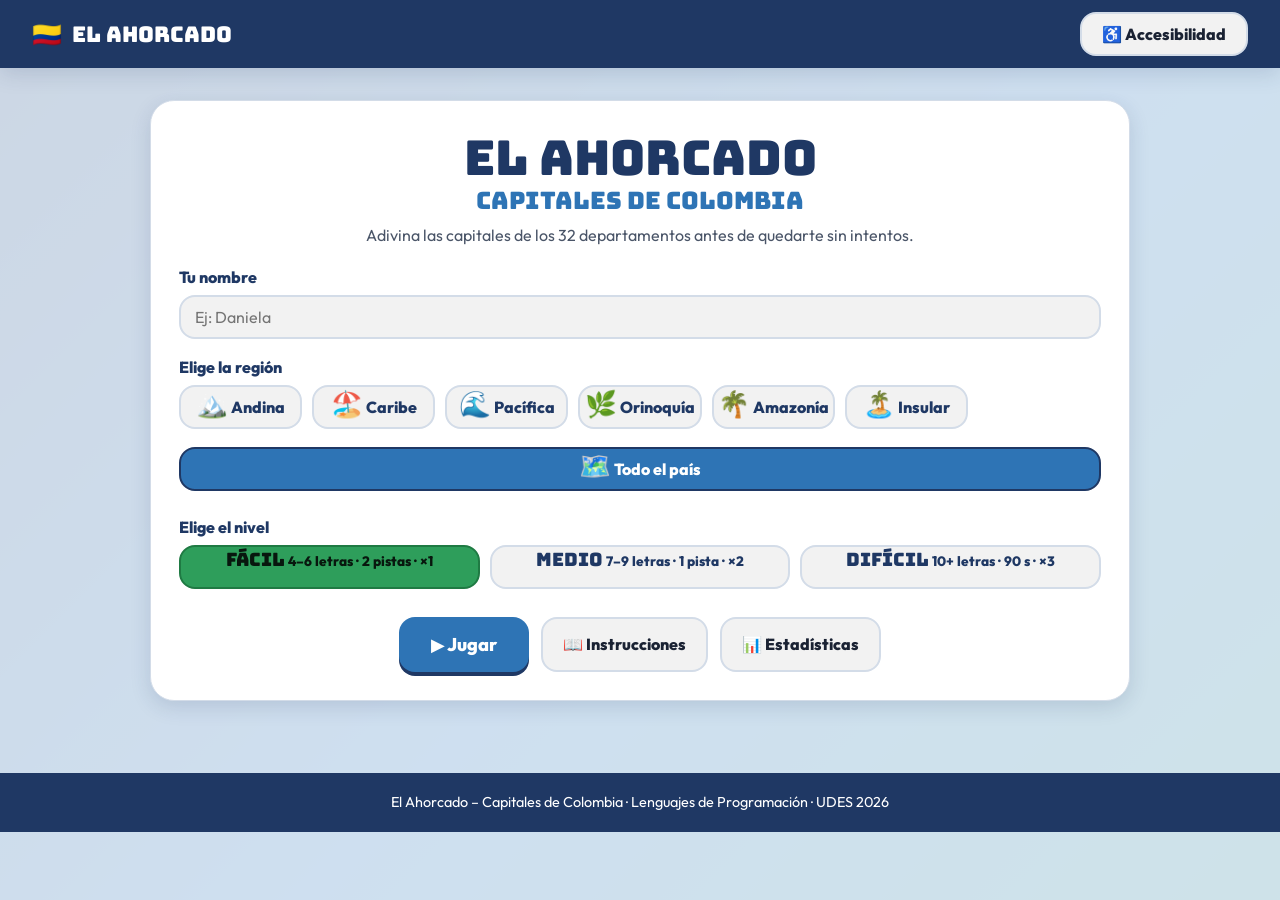
==== commit c9ac2733: "Cambia tipografías a Bungee (títulos) y Outfit (cuerpo)" ====
--- a/index.html
+++ b/index.html
@@ -8,7 +8,7 @@
   <!-- Tipografías: Fredoka para títulos, Nunito para el cuerpo -->
   <link rel="preconnect" href="https://fonts.googleapis.com">
   <link rel="preconnect" href="https://fonts.gstatic.com" crossorigin>
-  <link href="https://fonts.googleapis.com/css2?family=Fredoka:wght@500;700&family=Nunito:wght@400;600;700;800&display=swap" rel="stylesheet">
+  <link href="https://fonts.googleapis.com/css2?family=Bungee&family=Outfit:wght@400;600;700;800&display=swap" rel="stylesheet">
   <link rel="stylesheet" href="css/styles.css">
   <link rel="stylesheet" href="css/responsive.css">
 </head>
@@ -269,6 +269,7 @@
   <script src="js/almacenamiento.js"></script>
   <script src="js/juego.js"></script>
   <script src="js/ui.js"></script>
+  <script src="js/accesibilidad.js"></script>
   <script src="js/app.js"></script>
 </body>
 </html>
--- a/css/styles.css
+++ b/css/styles.css
@@ -35,9 +35,10 @@
   --texto-sobre-azul: #FFFFFF;
   --borde: #D3DCE8;
 
-  /* Tipografías: Fredoka (redonda, divertida) para títulos; Nunito (limpia) para cuerpo */
-  --fuente-titulo: 'Fredoka', 'Comic Sans MS', 'Trebuchet MS', sans-serif;
-  --fuente-cuerpo: 'Nunito', 'Segoe UI', 'Helvetica Neue', Arial, sans-serif;
+  /* Tipografías: Bungee (rotulada, llamativa) para títulos; Outfit (limpia,
+     geométrica y contemporánea) para el cuerpo. Fuentes de respaldo en la pila. */
+  --fuente-titulo: 'Bungee', 'Arial Black', 'Impact', sans-serif;
+  --fuente-cuerpo: 'Outfit', 'Segoe UI', 'Helvetica Neue', Arial, sans-serif;
 
   /* Escala de texto (la controla el botón A+ / A− de accesibilidad) */
   --factor-texto: 1;
@@ -100,6 +101,8 @@
   /* Escala global de texto (A+ / A−) */
   font-size: calc(100% * var(--factor-texto));
   -webkit-text-size-adjust: 100%;
+  /* Bungee solo tiene peso 400: evita negritas falsas (faux bold) */
+  font-synthesis: none;
 }
 
 body {
@@ -608,7 +611,10 @@
   font-weight: 700;
   color: var(--azul-oscuro);
   border-bottom: 3px solid var(--azul);
-  animation: aparecer-letra 0.25s ease both;
+}
+/* Solo la letra recién descubierta se anima (no toda la palabra) */
+.letra--nueva {
+  animation: aparecer-letra 0.3s ease both;
 }
 body[data-tema="oscuro"] .letra,
 body.alto-contraste .letra {
@@ -704,6 +710,43 @@
   background: var(--rojo-boton);
   border-color: #8E2727;
 }
+/* Sacudida del teclado cuando falla una letra */
+.teclado--sacudido {
+  animation: sacudir 0.45s ease;
+}
+
+/* Pulso verde al acertar (feedback inmediato) */
+.teclado__tecla--pulso {
+  animation: destello-verde 0.5s ease-out;
+}
+
+/* ---------- Confeti de victoria (CSS/JS puro, sin librerías) ---------- */
+.contenedor-confeti {
+  position: fixed;
+  inset: 0;
+  z-index: 65;
+  overflow: hidden;
+  pointer-events: none;
+}
+.confeti-pieza {
+  position: absolute;
+  top: -24px;
+  width: 12px;
+  height: 18px;
+  border-radius: 3px;
+  opacity: 0.95;
+  animation: confeti-caer linear forwards;
+}
+@keyframes confeti-caer {
+  0% {
+    transform: translateY(0) rotate3d(1, 1, 0, 0deg);
+    opacity: 1;
+  }
+  100% {
+    transform: translateY(105vh) rotate3d(1, 1, 1, 720deg);
+    opacity: 0.2;
+  }
+}
 
 /* ---------- 11. MODAL DE RESULTADO ---------- */
 .modal-overlay {
--- a/css/responsive.css
+++ b/css/responsive.css
@@ -14,12 +14,25 @@
     font-size: 1.1rem;
   }
 
+  /* El tablero pasa a una sola columna para no desbordar los 360 px */
+  .tablero {
+    grid-template-columns: 1fr;
+    gap: 12px;
+  }
+  .tablero__dibujo {
+    flex-direction: row;
+    justify-content: space-evenly;
+  }
+  .ahorcado {
+    max-width: 150px;
+  }
+
   .teclado {
     gap: 6px;
     margin-top: 16px;
   }
   .teclado__tecla {
-    min-width: 34px; /* en pantallas muy pequeñas se mantiene táctil con 44 px de alto */
+    min-width: var(--min-tactil); /* nunca menos de 44 px (táctil) */
     min-height: var(--min-tactil);
     font-size: 1rem;
     padding: 4px 6px;
